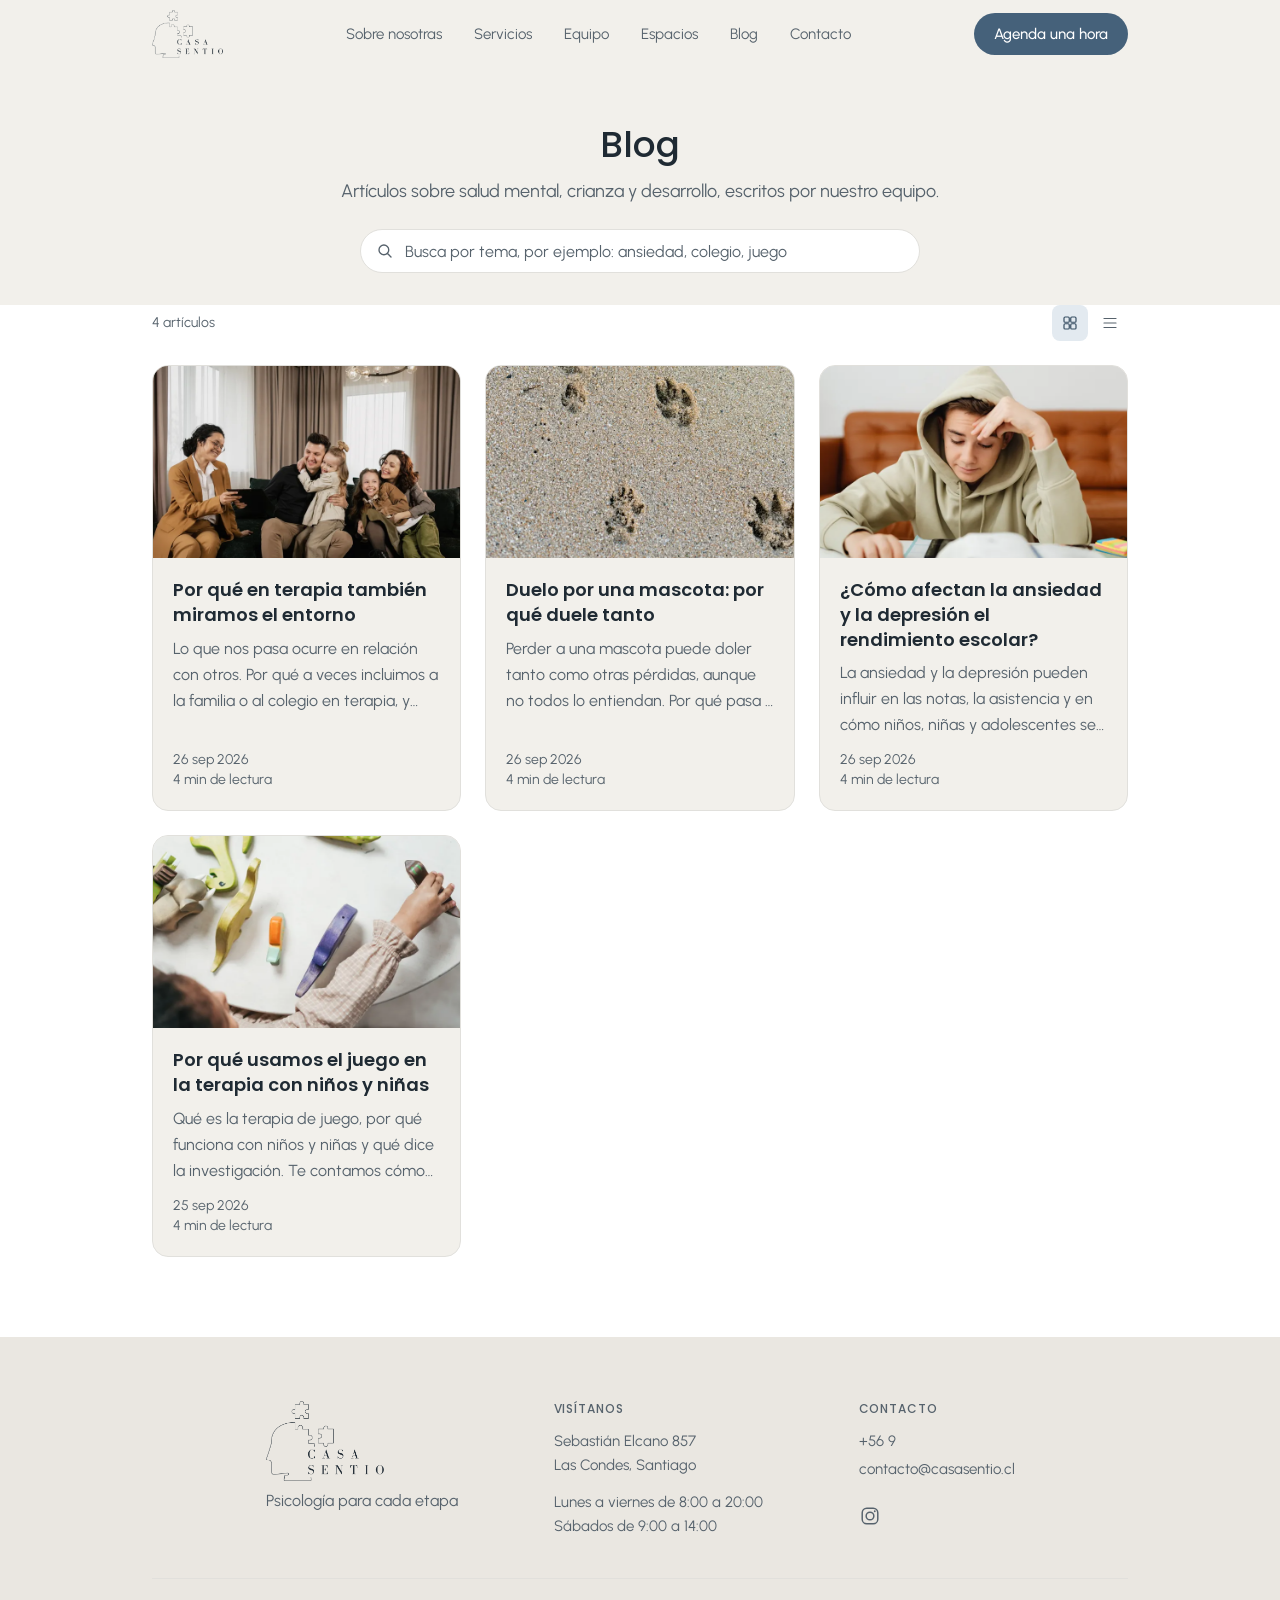
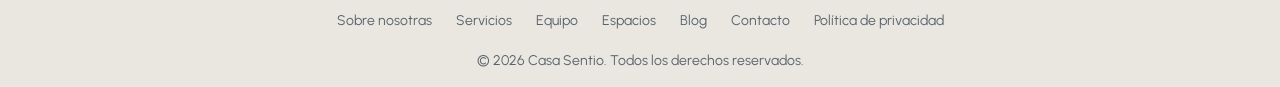
==== blog/index.html @ 7300b78d "Publica el sitio" ====
<!doctype html>
<html lang="es-CL">
  <head>
    <script>
      (function () {
        var ruta = location.pathname
        var limpia
        if (ruta.endsWith('/index.html')) {
          limpia = ruta.slice(0, -'index.html'.length)
        } else if (ruta.endsWith('.html')) {
          limpia = ruta.slice(0, -'.html'.length) + '/'
        } else {
          return
        }
        location.replace(limpia + location.search + location.hash)
      })()
    </script>
    <meta charset="UTF-8" />
    <link rel="canonical" href="https://casasentio.cl/blog/" />
    <meta name="viewport" content="width=device-width, initial-scale=1.0, viewport-fit=cover" />
    <meta name="theme-color" content="#f2f0eb" media="(prefers-color-scheme: light)" />
    <meta name="theme-color" content="#161b20" media="(prefers-color-scheme: dark)" />
    <meta
      name="description"
      content="Blog de Casa Sentio: artículos sobre salud mental para niños, adolescentes, familias y adultos."
    />
    <title>Blog — Casa Sentio</title>
    <link rel="preconnect" href="https://fonts.googleapis.com" />
    <link rel="preconnect" href="https://fonts.gstatic.com" crossorigin />
    <link
      href="https://fonts.googleapis.com/css2?family=Poppins:wght@400;500;600&family=Urbanist:wght@400;500;600;700&display=swap"
      rel="stylesheet"
    />
    <script type="module" crossorigin src="/assets/blog-DykZ_hJz.js"></script>
    <link rel="modulepreload" crossorigin href="/assets/MobileActionBar-gNaIiqd7.js">
    <link rel="modulepreload" crossorigin href="/assets/posts-AUfyGdtr.js">
    <link rel="stylesheet" crossorigin href="/assets/MobileActionBar-HHieC9aH.css">
  
    <link rel="icon" href="/favicon.svg" type="image/svg+xml">
    <link rel="icon" href="/favicon.ico" sizes="48x48">
    <link rel="icon" href="/favicon-96.png" type="image/png" sizes="96x96">
    <link rel="icon" href="/favicon-192.png" type="image/png" sizes="192x192">
    <link rel="apple-touch-icon" href="/apple-touch-icon.png">
    <link rel="manifest" href="/site.webmanifest">
  </head>
  <body>
    <div id="root"></div>
  </body>
</html>
---- assets/MobileActionBar-HHieC9aH.css ----
/*! tailwindcss v4.3.3 | MIT License | https://tailwindcss.com */
@layer properties{@supports (((-webkit-hyphens:none)) and (not (margin-trim:inline))) or ((-moz-orient:inline) and (not (color:rgb(from red r g b)))){*,:before,:after,::backdrop{--tw-translate-x:0;--tw-translate-y:0;--tw-translate-z:0;--tw-scale-x:1;--tw-scale-y:1;--tw-scale-z:1;--tw-rotate-x:initial;--tw-rotate-y:initial;--tw-rotate-z:initial;--tw-skew-x:initial;--tw-skew-y:initial;--tw-scroll-snap-strictness:proximity;--tw-space-y-reverse:0;--tw-border-style:solid;--tw-leading:initial;--tw-font-weight:initial;--tw-tracking:initial;--tw-shadow:0 0 #0000;--tw-shadow-color:initial;--tw-shadow-alpha:100%;--tw-inset-shadow:0 0 #0000;--tw-inset-shadow-color:initial;--tw-inset-shadow-alpha:100%;--tw-ring-color:initial;--tw-ring-shadow:0 0 #0000;--tw-inset-ring-color:initial;--tw-inset-ring-shadow:0 0 #0000;--tw-ring-inset:initial;--tw-ring-offset-width:0px;--tw-ring-offset-color:#fff;--tw-ring-offset-shadow:0 0 #0000;--tw-blur:initial;--tw-brightness:initial;--tw-contrast:initial;--tw-grayscale:initial;--tw-hue-rotate:initial;--tw-invert:initial;--tw-opacity:initial;--tw-saturate:initial;--tw-sepia:initial;--tw-drop-shadow:initial;--tw-drop-shadow-color:initial;--tw-drop-shadow-alpha:100%;--tw-drop-shadow-size:initial;--tw-backdrop-blur:initial;--tw-backdrop-brightness:initial;--tw-backdrop-contrast:initial;--tw-backdrop-grayscale:initial;--tw-backdrop-hue-rotate:initial;--tw-backdrop-invert:initial;--tw-backdrop-opacity:initial;--tw-backdrop-saturate:initial;--tw-backdrop-sepia:initial;--tw-duration:initial;--tw-ease:initial}}}@layer theme{:root,:host{--font-sans:"Urbanist", system-ui, sans-serif;--font-mono:ui-monospace, SFMono-Regular, Menlo, Monaco, Consolas, "Liberation Mono", "Courier New", monospace;--color-black:#000;--color-white:#fff;--spacing:.25rem;--container-md:28rem;--container-lg:32rem;--container-xl:36rem;--container-2xl:42rem;--container-3xl:48rem;--container-4xl:56rem;--container-5xl:64rem;--text-xs:.75rem;--text-xs--line-height:calc(1 / .75);--text-sm:.875rem;--text-sm--line-height:calc(1.25 / .875);--text-base:1rem;--text-base--line-height:calc(1.5 / 1);--text-lg:1.125rem;--text-lg--line-height:calc(1.75 / 1.125);--text-xl:1.25rem;--text-xl--line-height:calc(1.75 / 1.25);--text-2xl:1.5rem;--text-2xl--line-height:calc(2 / 1.5);--text-3xl:1.875rem;--text-3xl--line-height:calc(2.25 / 1.875);--text-4xl:2.25rem;--text-4xl--line-height:calc(2.5 / 2.25);--text-5xl:3rem;--text-5xl--line-height:1;--font-weight-normal:400;--font-weight-medium:500;--font-weight-semibold:600;--leading-tight:1.25;--leading-snug:1.375;--leading-relaxed:1.625;--radius-lg:.5rem;--radius-xl:.75rem;--radius-2xl:1rem;--radius-3xl:1.5rem;--ease-in:cubic-bezier(.4, 0, 1, 1);--ease-out:cubic-bezier(0, 0, .2, 1);--blur-sm:8px;--blur-md:12px;--default-transition-duration:.15s;--default-transition-timing-function:cubic-bezier(.4, 0, .2, 1);--default-font-family:var(--font-sans);--default-mono-font-family:var(--font-mono);--font-heading:"Poppins", system-ui, sans-serif;--color-bg:#f2f0eb;--color-surface:#fff;--color-ink:#1f2a33;--color-ink-soft:#56626c;--color-primary:#45617a;--color-primary-soft:#e3eaf0;--color-on-primary:#fff;--color-blog-band:#fff;--color-blog-card:#f2f0eb;--color-footer-bg:#eae7e1}}@layer base{*,:after,:before,::backdrop{box-sizing:border-box;border:0 solid;margin:0;padding:0}::file-selector-button{box-sizing:border-box;border:0 solid;margin:0;padding:0}html,:host{-webkit-text-size-adjust:100%;tab-size:4;line-height:1.5;font-family:var(--default-font-family,-apple-system, BlinkMacSystemFont, "Segoe UI", Roboto, "Helvetica Neue", "Noto Sans", Arial, sans-serif, "Apple Color Emoji", "Segoe UI Emoji", "Segoe UI Symbol", "Noto Color Emoji");font-feature-settings:var(--default-font-feature-settings,normal);font-variation-settings:var(--default-font-variation-settings,normal);-webkit-tap-highlight-color:transparent}hr{height:0;color:inherit;border-top-width:1px}abbr:where([title]){-webkit-text-decoration:underline dotted;text-decoration:underline dotted}h1,h2,h3,h4,h5,h6{font-size:inherit;font-weight:inherit}a{color:inherit;-webkit-text-decoration:inherit;-webkit-text-decoration:inherit;-webkit-text-decoration:inherit;-webkit-text-decoration:inherit;text-decoration:inherit}b,strong{font-weight:bolder}code,kbd,samp,pre{font-family:var(--default-mono-font-family,ui-monospace, SFMono-Regular, Menlo, Monaco, Consolas, "Liberation Mono", "Courier New", monospace);font-feature-settings:var(--default-mono-font-feature-settings,normal);font-variation-settings:var(--default-mono-font-variation-settings,normal);font-size:1em}small{font-size:80%}sub,sup{vertical-align:baseline;font-size:75%;line-height:0;position:relative}sub{bottom:-.25em}sup{top:-.5em}table{text-indent:0;border-color:inherit;border-collapse:collapse}:-moz-focusring:where(:not(iframe)){outline:auto}progress{vertical-align:baseline}summary{display:list-item}ol,ul,menu{list-style:none}img,svg,video,canvas,audio,iframe,embed,object{vertical-align:middle;display:block}img,video{max-width:100%;height:auto}button,input,select,optgroup,textarea{font:inherit;font-feature-settings:inherit;font-variation-settings:inherit;letter-spacing:inherit;color:inherit;opacity:1;background-color:#0000;border-radius:0}::file-selector-button{font:inherit;font-feature-settings:inherit;font-variation-settings:inherit;letter-spacing:inherit;color:inherit;opacity:1;background-color:#0000;border-radius:0}:where(select:is([multiple],[size])) optgroup{font-weight:bolder}:where(select:is([multiple],[size])) optgroup option{padding-inline-start:20px}::file-selector-button{margin-inline-end:4px}::placeholder{opacity:1}@supports (not ((-webkit-appearance:-apple-pay-button))) or (contain-intrinsic-size:1px){::placeholder{color:currentColor}@supports (color:color-mix(in lab, red, red)){::placeholder{color:color-mix(in oklab, currentcolor 50%, transparent)}}}textarea{resize:vertical}::-webkit-search-decoration{-webkit-appearance:none}::-webkit-date-and-time-value{min-height:1lh;text-align:inherit}::-webkit-datetime-edit{display:inline-flex}::-webkit-datetime-edit-fields-wrapper{padding:0}::-webkit-datetime-edit{padding-block:0}::-webkit-datetime-edit-year-field{padding-block:0}::-webkit-datetime-edit-month-field{padding-block:0}::-webkit-datetime-edit-day-field{padding-block:0}::-webkit-datetime-edit-hour-field{padding-block:0}::-webkit-datetime-edit-minute-field{padding-block:0}::-webkit-datetime-edit-second-field{padding-block:0}::-webkit-datetime-edit-millisecond-field{padding-block:0}::-webkit-datetime-edit-meridiem-field{padding-block:0}::-webkit-calendar-picker-indicator{line-height:1}:-moz-ui-invalid{box-shadow:none}button,input:where([type=button],[type=reset],[type=submit]){appearance:button}::file-selector-button{appearance:button}::-webkit-inner-spin-button{height:auto}::-webkit-outer-spin-button{height:auto}[hidden]:where(:not([hidden=until-found])){display:none!important}html{scroll-behavior:smooth}body{background-color:var(--color-bg);color:var(--color-ink);font-family:var(--font-sans);-webkit-font-smoothing:antialiased;font-weight:400}h1,h2,h3{font-family:var(--font-heading);color:var(--color-ink);font-weight:500}:focus-visible{outline:3px solid var(--color-primary);outline-offset:2px}@media (prefers-reduced-motion:reduce){html{scroll-behavior:auto}}}@layer components;@layer utilities{.pointer-events-none{pointer-events:none}.visible{visibility:visible}.sr-only{clip-path:inset(50%);white-space:nowrap;border-width:0;width:1px;height:1px;margin:-1px;padding:0;position:absolute;overflow:hidden}.absolute{position:absolute}.fixed{position:fixed}.relative{position:relative}.sticky{position:sticky}.inset-0{inset:0}.inset-x-0{inset-inline:0}.-top-14{top:calc(var(--spacing) * -14)}.top-0{top:0}.top-1\/2{top:50%}.top-4{top:calc(var(--spacing) * 4)}.right-0{right:0}.right-2{right:calc(var(--spacing) * 2)}.right-4{right:calc(var(--spacing) * 4)}.bottom-0{bottom:0}.left-2{left:calc(var(--spacing) * 2)}.left-4{left:calc(var(--spacing) * 4)}.isolate{isolation:isolate}.-z-10{z-index:calc(10 * -1)}.-z-20{z-index:calc(20 * -1)}.z-10{z-index:10}.z-40{z-index:40}.z-50{z-index:50}.z-\[100\]{z-index:100}.z-\[200\]{z-index:200}.order-1{order:1}.order-2{order:2}.order-3{order:3}.col-start-2{grid-column-start:2}.col-start-3{grid-column-start:3}.row-span-2{grid-row:span 2/span 2}.-m-1{margin:calc(var(--spacing) * -1)}.mx-auto{margin-inline:auto}.-my-2\.5{margin-block:calc(var(--spacing) * -2.5)}.mt-0\.5{margin-top:calc(var(--spacing) * .5)}.mt-1{margin-top:var(--spacing)}.mt-2{margin-top:calc(var(--spacing) * 2)}.mt-3{margin-top:calc(var(--spacing) * 3)}.mt-4{margin-top:calc(var(--spacing) * 4)}.mt-5{margin-top:calc(var(--spacing) * 5)}.mt-6{margin-top:calc(var(--spacing) * 6)}.mt-8{margin-top:calc(var(--spacing) * 8)}.mt-10{margin-top:calc(var(--spacing) * 10)}.mt-12{margin-top:calc(var(--spacing) * 12)}.mt-16{margin-top:calc(var(--spacing) * 16)}.mt-20{margin-top:calc(var(--spacing) * 20)}.mt-\[15px\]{margin-top:15px}.mt-\[24px\]{margin-top:24px}.mt-auto{margin-top:auto}.mb-4{margin-bottom:calc(var(--spacing) * 4)}.mb-5{margin-bottom:calc(var(--spacing) * 5)}.line-clamp-2{-webkit-line-clamp:2;-webkit-box-orient:vertical;display:-webkit-box;overflow:hidden}.line-clamp-3{-webkit-line-clamp:3;-webkit-box-orient:vertical;display:-webkit-box;overflow:hidden}.block{display:block}.flex{display:flex}.grid{display:grid}.hidden{display:none}.inline{display:inline}.inline-block{display:inline-block}.inline-flex{display:inline-flex}.aspect-\[4\/3\]{aspect-ratio:4/3}.aspect-\[11\/6\]{aspect-ratio:11/6}.aspect-\[16\/9\]{aspect-ratio:16/9}.aspect-\[16\/10\]{aspect-ratio:16/10}.aspect-square{aspect-ratio:1}.h-1\.5{height:calc(var(--spacing) * 1.5)}.h-5{height:calc(var(--spacing) * 5)}.h-9{height:calc(var(--spacing) * 9)}.h-10{height:calc(var(--spacing) * 10)}.h-11{height:calc(var(--spacing) * 11)}.h-16{height:calc(var(--spacing) * 16)}.h-32{height:calc(var(--spacing) * 32)}.h-\[220px\]{height:220px}.h-auto{height:auto}.h-full{height:100%}.max-h-\[75dvh\]{max-height:75dvh}.max-h-\[90dvh\]{max-height:90dvh}.max-h-full{max-height:100%}.min-h-0{min-height:0}.min-h-9{min-height:calc(var(--spacing) * 9)}.min-h-11{min-height:calc(var(--spacing) * 11)}.min-h-\[640px\]{min-height:640px}.min-h-screen{min-height:100vh}.w-1\.5{width:calc(var(--spacing) * 1.5)}.w-5{width:calc(var(--spacing) * 5)}.w-9{width:calc(var(--spacing) * 9)}.w-11{width:calc(var(--spacing) * 11)}.w-16{width:calc(var(--spacing) * 16)}.w-24{width:calc(var(--spacing) * 24)}.w-auto{width:auto}.w-fit{width:fit-content}.w-full{width:100%}.max-w-2xl{max-width:var(--container-2xl)}.max-w-3xl{max-width:var(--container-3xl)}.max-w-4xl{max-width:var(--container-4xl)}.max-w-5xl{max-width:var(--container-5xl)}.max-w-\[560px\]{max-width:560px}.max-w-\[680px\]{max-width:680px}.max-w-full{max-width:100%}.max-w-md{max-width:var(--container-md)}.max-w-xl{max-width:var(--container-xl)}.min-w-0{min-width:0}.flex-1{flex:1}.shrink-0{flex-shrink:0}.-translate-y-1\/2{--tw-translate-y:calc(calc(1 / 2 * 100%) * -1);translate:var(--tw-translate-x) var(--tw-translate-y)}.translate-y-0{--tw-translate-y:0px;translate:var(--tw-translate-x) var(--tw-translate-y)}.translate-y-5{--tw-translate-y:calc(var(--spacing) * 5);translate:var(--tw-translate-x) var(--tw-translate-y)}.translate-y-full{--tw-translate-y:100%;translate:var(--tw-translate-x) var(--tw-translate-y)}.scale-95{--tw-scale-x:95%;--tw-scale-y:95%;--tw-scale-z:95%;scale:var(--tw-scale-x) var(--tw-scale-y)}.scale-100{--tw-scale-x:100%;--tw-scale-y:100%;--tw-scale-z:100%;scale:var(--tw-scale-x) var(--tw-scale-y)}.rotate-180{rotate:180deg}.transform{transform:var(--tw-rotate-x,) var(--tw-rotate-y,) var(--tw-rotate-z,) var(--tw-skew-x,) var(--tw-skew-y,)}.snap-x{scroll-snap-type:x var(--tw-scroll-snap-strictness)}.snap-mandatory{--tw-scroll-snap-strictness:mandatory}.snap-center{scroll-snap-align:center}.scroll-mt-\[calc\(85px\+env\(safe-area-inset-top\)\)\]{scroll-margin-top:calc(85px + env(safe-area-inset-top))}.grid-cols-1{grid-template-columns:repeat(1,minmax(0,1fr))}.grid-cols-\[1fr_auto_1fr\]{grid-template-columns:1fr auto 1fr}.grid-cols-\[8fr_3fr\]{grid-template-columns:8fr 3fr}.grid-rows-2{grid-template-rows:repeat(2,minmax(0,1fr))}.grid-rows-\[0fr\]{grid-template-rows:0fr}.grid-rows-\[1fr\]{grid-template-rows:1fr}.flex-col{flex-direction:column}.flex-wrap{flex-wrap:wrap}.items-center{align-items:center}.items-end{align-items:flex-end}.items-start{align-items:flex-start}.justify-between{justify-content:space-between}.justify-center{justify-content:center}.gap-0{gap:0}.gap-1{gap:var(--spacing)}.gap-1\.5{gap:calc(var(--spacing) * 1.5)}.gap-2{gap:calc(var(--spacing) * 2)}.gap-3{gap:calc(var(--spacing) * 3)}.gap-4{gap:calc(var(--spacing) * 4)}.gap-5{gap:calc(var(--spacing) * 5)}.gap-6{gap:calc(var(--spacing) * 6)}.gap-8{gap:calc(var(--spacing) * 8)}:where(.space-y-1>:not(:last-child)){--tw-space-y-reverse:0;margin-block-start:calc(var(--spacing) * var(--tw-space-y-reverse));margin-block-end:calc(var(--spacing) * calc(1 - var(--tw-space-y-reverse)))}:where(.space-y-3>:not(:last-child)){--tw-space-y-reverse:0;margin-block-start:calc(calc(var(--spacing) * 3) * var(--tw-space-y-reverse));margin-block-end:calc(calc(var(--spacing) * 3) * calc(1 - var(--tw-space-y-reverse)))}:where(.space-y-4>:not(:last-child)){--tw-space-y-reverse:0;margin-block-start:calc(calc(var(--spacing) * 4) * var(--tw-space-y-reverse));margin-block-end:calc(calc(var(--spacing) * 4) * calc(1 - var(--tw-space-y-reverse)))}.gap-x-6{column-gap:calc(var(--spacing) * 6)}.gap-y-2{row-gap:calc(var(--spacing) * 2)}.gap-y-6{row-gap:calc(var(--spacing) * 6)}.justify-self-end{justify-self:flex-end}.truncate{text-overflow:ellipsis;white-space:nowrap;overflow:hidden}.overflow-hidden{overflow:hidden}.overflow-x-auto{overflow-x:auto}.overflow-y-auto{overflow-y:auto}.scroll-smooth{scroll-behavior:smooth}.rounded-2xl{border-radius:var(--radius-2xl)}.rounded-3xl{border-radius:var(--radius-3xl)}.rounded-full{border-radius:2147483647px}.rounded-lg{border-radius:var(--radius-lg)}.rounded-xl{border-radius:var(--radius-xl)}.rounded-t-3xl{border-top-left-radius:var(--radius-3xl);border-top-right-radius:var(--radius-3xl)}.border{border-style:var(--tw-border-style);border-width:1px}.border-t{border-top-style:var(--tw-border-style);border-top-width:1px}.border-b{border-bottom-style:var(--tw-border-style);border-bottom-width:1px}.border-l-\[3px\]{border-left-style:var(--tw-border-style);border-left-width:3px}.border-\[var\(--color-border\)\]{border-color:var(--color-border)}.border-\[var\(--color-primary\)\]{border-color:var(--color-primary)}.border-transparent{border-color:#0000}.border-l-\[var\(--color-primary\)\]{border-left-color:var(--color-primary)}.bg-\[var\(--color-bg\)\]{background-color:var(--color-bg)}.bg-\[var\(--color-bg\)\]\/80{background-color:#f2f0ebcc}@supports (color:color-mix(in lab, red, red)){.bg-\[var\(--color-bg\)\]\/80{background-color:color-mix(in oklab, var(--color-bg) 80%, transparent)}}.bg-\[var\(--color-bg\)\]\/95{background-color:#f2f0ebf2}@supports (color:color-mix(in lab, red, red)){.bg-\[var\(--color-bg\)\]\/95{background-color:color-mix(in oklab, var(--color-bg) 95%, transparent)}}.bg-\[var\(--color-blog-band\)\]{background-color:var(--color-blog-band)}.bg-\[var\(--color-blog-card\)\]{background-color:var(--color-blog-card)}.bg-\[var\(--color-border\)\]{background-color:var(--color-border)}.bg-\[var\(--color-footer-bg\)\]{background-color:var(--color-footer-bg)}.bg-\[var\(--color-primary\)\]{background-color:var(--color-primary)}.bg-\[var\(--color-primary-soft\)\]{background-color:var(--color-primary-soft)}.bg-\[var\(--color-surface\)\]{background-color:var(--color-surface)}.bg-\[var\(--color-surface\)\]\/95{background-color:#fffffff2}@supports (color:color-mix(in lab, red, red)){.bg-\[var\(--color-surface\)\]\/95{background-color:color-mix(in oklab, var(--color-surface) 95%, transparent)}}.bg-\[var\(--color-whatsapp\)\]{background-color:var(--color-whatsapp)}.bg-black\/0{background-color:#0000}@supports (color:color-mix(in lab, red, red)){.bg-black\/0{background-color:color-mix(in oklab, var(--color-black) 0%, transparent)}}.bg-black\/20{background-color:#0003}@supports (color:color-mix(in lab, red, red)){.bg-black\/20{background-color:color-mix(in oklab, var(--color-black) 20%, transparent)}}.bg-black\/40{background-color:#0006}@supports (color:color-mix(in lab, red, red)){.bg-black\/40{background-color:color-mix(in oklab, var(--color-black) 40%, transparent)}}.bg-black\/50{background-color:#00000080}@supports (color:color-mix(in lab, red, red)){.bg-black\/50{background-color:color-mix(in oklab, var(--color-black) 50%, transparent)}}.bg-black\/55{background-color:#0000008c}@supports (color:color-mix(in lab, red, red)){.bg-black\/55{background-color:color-mix(in oklab, var(--color-black) 55%, transparent)}}.bg-black\/90{background-color:#000000e6}@supports (color:color-mix(in lab, red, red)){.bg-black\/90{background-color:color-mix(in oklab, var(--color-black) 90%, transparent)}}.bg-current{background-color:currentColor}.object-contain{object-fit:contain}.object-cover{object-fit:cover}.object-\[center_25\%\]{object-position:center 25%}.object-\[center_35\%\]{object-position:center 35%}.p-1{padding:var(--spacing)}.p-4{padding:calc(var(--spacing) * 4)}.p-5{padding:calc(var(--spacing) * 5)}.p-6{padding:calc(var(--spacing) * 6)}.p-8{padding:calc(var(--spacing) * 8)}.px-2{padding-inline:calc(var(--spacing) * 2)}.px-3{padding-inline:calc(var(--spacing) * 3)}.px-4{padding-inline:calc(var(--spacing) * 4)}.px-5{padding-inline:calc(var(--spacing) * 5)}.px-6{padding-inline:calc(var(--spacing) * 6)}.py-1\.5{padding-block:calc(var(--spacing) * 1.5)}.py-2{padding-block:calc(var(--spacing) * 2)}.py-2\.5{padding-block:calc(var(--spacing) * 2.5)}.py-3{padding-block:calc(var(--spacing) * 3)}.py-3\.5{padding-block:calc(var(--spacing) * 3.5)}.py-5{padding-block:calc(var(--spacing) * 5)}.py-12{padding-block:calc(var(--spacing) * 12)}.py-16{padding-block:calc(var(--spacing) * 16)}.py-24{padding-block:calc(var(--spacing) * 24)}.pt-2{padding-top:calc(var(--spacing) * 2)}.pt-3{padding-top:calc(var(--spacing) * 3)}.pt-8{padding-top:calc(var(--spacing) * 8)}.pt-12{padding-top:calc(var(--spacing) * 12)}.pt-16{padding-top:calc(var(--spacing) * 16)}.pt-\[env\(safe-area-inset-top\)\]{padding-top:env(safe-area-inset-top)}.pr-10{padding-right:calc(var(--spacing) * 10)}.pr-11{padding-right:calc(var(--spacing) * 11)}.pb-8{padding-bottom:calc(var(--spacing) * 8)}.pb-16{padding-bottom:calc(var(--spacing) * 16)}.pb-\[30px\]{padding-bottom:30px}.pb-\[calc\(1\.5rem\+env\(safe-area-inset-bottom\)\)\]{padding-bottom:calc(1.5rem + env(safe-area-inset-bottom))}.pb-\[calc\(1rem\+env\(safe-area-inset-bottom\)\)\]{padding-bottom:calc(1rem + env(safe-area-inset-bottom))}.pb-\[calc\(4\.5rem\+env\(safe-area-inset-bottom\)\)\]{padding-bottom:calc(4.5rem + env(safe-area-inset-bottom))}.pl-11{padding-left:calc(var(--spacing) * 11)}.text-center{text-align:center}.text-left{text-align:left}.text-2xl{font-size:var(--text-2xl);line-height:var(--tw-leading,var(--text-2xl--line-height))}.text-3xl{font-size:var(--text-3xl);line-height:var(--tw-leading,var(--text-3xl--line-height))}.text-4xl{font-size:var(--text-4xl);line-height:var(--tw-leading,var(--text-4xl--line-height))}.text-base{font-size:var(--text-base);line-height:var(--tw-leading,var(--text-base--line-height))}.text-lg{font-size:var(--text-lg);line-height:var(--tw-leading,var(--text-lg--line-height))}.text-sm{font-size:var(--text-sm);line-height:var(--tw-leading,var(--text-sm--line-height))}.text-xs{font-size:var(--text-xs);line-height:var(--tw-leading,var(--text-xs--line-height))}.text-\[13px\]{font-size:13px}.text-\[14px\]{font-size:14px}.text-\[15px\]{font-size:15px}.text-\[16px\]{font-size:16px}.text-\[30px\]{font-size:30px}.leading-\[1\.2\]{--tw-leading:1.2;line-height:1.2}.leading-relaxed{--tw-leading:var(--leading-relaxed);line-height:var(--leading-relaxed)}.leading-snug{--tw-leading:var(--leading-snug);line-height:var(--leading-snug)}.leading-tight{--tw-leading:var(--leading-tight);line-height:var(--leading-tight)}.font-medium{--tw-font-weight:var(--font-weight-medium);font-weight:var(--font-weight-medium)}.font-normal{--tw-font-weight:var(--font-weight-normal);font-weight:var(--font-weight-normal)}.font-semibold{--tw-font-weight:var(--font-weight-semibold);font-weight:var(--font-weight-semibold)}.tracking-\[0\.08em\]{--tw-tracking:.08em;letter-spacing:.08em}.text-balance{text-wrap:balance}.whitespace-nowrap{white-space:nowrap}.text-\[var\(--color-ink\)\]{color:var(--color-ink)}.text-\[var\(--color-ink-soft\)\]{color:var(--color-ink-soft)}.text-\[var\(--color-on-primary\)\]{color:var(--color-on-primary)}.text-\[var\(--color-primary\)\]{color:var(--color-primary)}.text-\[var\(--color-primary-dark\)\]{color:var(--color-primary-dark)}.text-white{color:var(--color-white)}.text-white\/80{color:#fffc}@supports (color:color-mix(in lab, red, red)){.text-white\/80{color:color-mix(in oklab, var(--color-white) 80%, transparent)}}.text-white\/90{color:#ffffffe6}@supports (color:color-mix(in lab, red, red)){.text-white\/90{color:color-mix(in oklab, var(--color-white) 90%, transparent)}}.uppercase{text-transform:uppercase}.underline{text-decoration-line:underline}.underline-offset-2{text-underline-offset:2px}.opacity-0{opacity:0}.opacity-100{opacity:1}.shadow-\[var\(--shadow-card\)\]{--tw-shadow:var(--shadow-card);box-shadow:var(--tw-inset-shadow), var(--tw-inset-ring-shadow), var(--tw-ring-offset-shadow), var(--tw-ring-shadow), var(--tw-shadow)}.shadow-\[var\(--shadow-card-hover\)\]{--tw-shadow:var(--shadow-card-hover);box-shadow:var(--tw-inset-shadow), var(--tw-inset-ring-shadow), var(--tw-ring-offset-shadow), var(--tw-ring-shadow), var(--tw-shadow)}.filter{filter:var(--tw-blur,) var(--tw-brightness,) var(--tw-contrast,) var(--tw-grayscale,) var(--tw-hue-rotate,) var(--tw-invert,) var(--tw-saturate,) var(--tw-sepia,) var(--tw-drop-shadow,)}.backdrop-blur-md{--tw-backdrop-blur:blur(var(--blur-md));-webkit-backdrop-filter:var(--tw-backdrop-blur,) var(--tw-backdrop-brightness,) var(--tw-backdrop-contrast,) var(--tw-backdrop-grayscale,) var(--tw-backdrop-hue-rotate,) var(--tw-backdrop-invert,) var(--tw-backdrop-opacity,) var(--tw-backdrop-saturate,) var(--tw-backdrop-sepia,);backdrop-filter:var(--tw-backdrop-blur,) var(--tw-backdrop-brightness,) var(--tw-backdrop-contrast,) var(--tw-backdrop-grayscale,) var(--tw-backdrop-hue-rotate,) var(--tw-backdrop-invert,) var(--tw-backdrop-opacity,) var(--tw-backdrop-saturate,) var(--tw-backdrop-sepia,)}.backdrop-blur-sm{--tw-backdrop-blur:blur(var(--blur-sm));-webkit-backdrop-filter:var(--tw-backdrop-blur,) var(--tw-backdrop-brightness,) var(--tw-backdrop-contrast,) var(--tw-backdrop-grayscale,) var(--tw-backdrop-hue-rotate,) var(--tw-backdrop-invert,) var(--tw-backdrop-opacity,) var(--tw-backdrop-saturate,) var(--tw-backdrop-sepia,);backdrop-filter:var(--tw-backdrop-blur,) var(--tw-backdrop-brightness,) var(--tw-backdrop-contrast,) var(--tw-backdrop-grayscale,) var(--tw-backdrop-hue-rotate,) var(--tw-backdrop-invert,) var(--tw-backdrop-opacity,) var(--tw-backdrop-saturate,) var(--tw-backdrop-sepia,)}.transition-\[grid-template-rows\]{transition-property:grid-template-rows;transition-timing-function:var(--tw-ease,var(--default-transition-timing-function));transition-duration:var(--tw-duration,var(--default-transition-duration))}.transition-all{transition-property:all;transition-timing-function:var(--tw-ease,var(--default-transition-timing-function));transition-duration:var(--tw-duration,var(--default-transition-duration))}.transition-colors{transition-property:color,background-color,border-color,outline-color,text-decoration-color,fill,stroke,--tw-gradient-from,--tw-gradient-via,--tw-gradient-to;transition-timing-function:var(--tw-ease,var(--default-transition-timing-function));transition-duration:var(--tw-duration,var(--default-transition-duration))}.transition-opacity{transition-property:opacity;transition-timing-function:var(--tw-ease,var(--default-transition-timing-function));transition-duration:var(--tw-duration,var(--default-transition-duration))}.transition-shadow{transition-property:box-shadow;transition-timing-function:var(--tw-ease,var(--default-transition-timing-function));transition-duration:var(--tw-duration,var(--default-transition-duration))}.transition-transform{transition-property:transform,translate,scale,rotate;transition-timing-function:var(--tw-ease,var(--default-transition-timing-function));transition-duration:var(--tw-duration,var(--default-transition-duration))}.duration-200{--tw-duration:.2s;transition-duration:.2s}.duration-300{--tw-duration:.3s;transition-duration:.3s}.duration-500{--tw-duration:.5s;transition-duration:.5s}.ease-in{--tw-ease:var(--ease-in);transition-timing-function:var(--ease-in)}.ease-out{--tw-ease:var(--ease-out);transition-timing-function:var(--ease-out)}@media (hover:hover){.group-hover\:scale-\[1\.03\]:is(:where(.group):hover *){scale:1.03}.group-hover\:bg-black\/10:is(:where(.group):hover *){background-color:#0000001a}@supports (color:color-mix(in lab, red, red)){.group-hover\:bg-black\/10:is(:where(.group):hover *){background-color:color-mix(in oklab, var(--color-black) 10%, transparent)}}.group-hover\:text-\[var\(--color-primary-dark\)\]:is(:where(.group):hover *){color:var(--color-primary-dark)}.group-hover\:underline:is(:where(.group):hover *){text-decoration-line:underline}}.placeholder\:text-\[var\(--color-ink-soft\)\]::placeholder{color:var(--color-ink-soft)}.first\:pt-0:first-child{padding-top:0}.last\:border-b-0:last-child{border-bottom-style:var(--tw-border-style);border-bottom-width:0}@media (hover:hover){.hover\:border-\[var\(--color-primary\)\]:hover{border-color:var(--color-primary)}.hover\:bg-\[var\(--color-primary-dark\)\]:hover{background-color:var(--color-primary-dark)}.hover\:bg-\[var\(--color-primary-soft\)\]:hover{background-color:var(--color-primary-soft)}.hover\:bg-\[var\(--color-whatsapp-hover\)\]:hover{background-color:var(--color-whatsapp-hover)}.hover\:bg-black\/55:hover{background-color:#0000008c}@supports (color:color-mix(in lab, red, red)){.hover\:bg-black\/55:hover{background-color:color-mix(in oklab, var(--color-black) 55%, transparent)}}.hover\:bg-black\/60:hover{background-color:#0009}@supports (color:color-mix(in lab, red, red)){.hover\:bg-black\/60:hover{background-color:color-mix(in oklab, var(--color-black) 60%, transparent)}}.hover\:bg-white\/10:hover{background-color:#ffffff1a}@supports (color:color-mix(in lab, red, red)){.hover\:bg-white\/10:hover{background-color:color-mix(in oklab, var(--color-white) 10%, transparent)}}.hover\:text-\[var\(--color-ink\)\]:hover{color:var(--color-ink)}.hover\:text-\[var\(--color-primary-dark\)\]:hover{color:var(--color-primary-dark)}.hover\:underline:hover{text-decoration-line:underline}.hover\:shadow-\[var\(--shadow-card-hover\)\]:hover{--tw-shadow:var(--shadow-card-hover);box-shadow:var(--tw-inset-shadow), var(--tw-inset-ring-shadow), var(--tw-ring-offset-shadow), var(--tw-ring-shadow), var(--tw-shadow)}}.focus\:not-sr-only:focus{clip-path:none;white-space:normal;width:auto;height:auto;margin:0;padding:0;position:static;overflow:visible}.focus\:absolute:focus{position:absolute}.focus\:top-2:focus{top:calc(var(--spacing) * 2)}.focus\:left-2:focus{left:calc(var(--spacing) * 2)}.focus\:z-50:focus{z-index:50}.focus\:rounded-lg:focus{border-radius:var(--radius-lg)}.focus\:border-\[var\(--color-primary\)\]:focus{border-color:var(--color-primary)}.focus\:bg-\[var\(--color-primary\)\]:focus{background-color:var(--color-primary)}.focus\:px-4:focus{padding-inline:calc(var(--spacing) * 4)}.focus\:py-2:focus{padding-block:calc(var(--spacing) * 2)}.focus\:text-\[var\(--color-on-primary\)\]:focus{color:var(--color-on-primary)}.focus-visible\:z-10:focus-visible{z-index:10}@media (prefers-reduced-motion:reduce){.motion-reduce\:\!translate-y-0{--tw-translate-y:0px!important;translate:var(--tw-translate-x) var(--tw-translate-y)!important}.motion-reduce\:\!scale-100{--tw-scale-x:100%!important;--tw-scale-y:100%!important;--tw-scale-z:100%!important;scale:var(--tw-scale-x) var(--tw-scale-y)!important}.motion-reduce\:\!opacity-100{opacity:1!important}.motion-reduce\:\!transition-none{transition-property:none!important}.motion-reduce\:duration-0{--tw-duration:0s;transition-duration:0s}.motion-reduce\:duration-150{--tw-duration:.15s;transition-duration:.15s}}@media (width>=40rem){.sm\:-top-2{top:calc(var(--spacing) * -2)}.sm\:-right-2{right:calc(var(--spacing) * -2)}.sm\:order-none{order:0}.sm\:col-start-1{grid-column-start:1}.sm\:col-start-2{grid-column-start:2}.sm\:row-start-1{grid-row-start:1}.sm\:row-start-2{grid-row-start:2}.sm\:mt-3{margin-top:calc(var(--spacing) * 3)}.sm\:mt-5{margin-top:calc(var(--spacing) * 5)}.sm\:mt-6{margin-top:calc(var(--spacing) * 6)}.sm\:mt-8{margin-top:calc(var(--spacing) * 8)}.sm\:mt-10{margin-top:calc(var(--spacing) * 10)}.sm\:block{display:block}.sm\:flex{display:flex}.sm\:grid{display:grid}.sm\:hidden{display:none}.sm\:h-12{height:calc(var(--spacing) * 12)}.sm\:h-20{height:calc(var(--spacing) * 20)}.sm\:h-auto{height:auto}.sm\:min-h-56{min-height:calc(var(--spacing) * 56)}.sm\:min-h-\[720px\]{min-height:720px}.sm\:w-40{width:calc(var(--spacing) * 40)}.sm\:w-48{width:calc(var(--spacing) * 48)}.sm\:max-w-lg{max-width:var(--container-lg)}.sm\:flex-1{flex:1}.sm\:basis-0{flex-basis:0}.sm\:translate-y-0{--tw-translate-y:0px;translate:var(--tw-translate-x) var(--tw-translate-y)}.sm\:scale-95{--tw-scale-x:95%;--tw-scale-y:95%;--tw-scale-z:95%;scale:var(--tw-scale-x) var(--tw-scale-y)}.sm\:scale-100{--tw-scale-x:100%;--tw-scale-y:100%;--tw-scale-z:100%;scale:var(--tw-scale-x) var(--tw-scale-y)}.sm\:grid-cols-2{grid-template-columns:repeat(2,minmax(0,1fr))}.sm\:grid-cols-3{grid-template-columns:repeat(3,minmax(0,1fr))}.sm\:flex-row{flex-direction:row}.sm\:items-center{align-items:center}.sm\:items-stretch{align-items:stretch}.sm\:gap-6{gap:calc(var(--spacing) * 6)}.sm\:gap-x-10{column-gap:calc(var(--spacing) * 10)}.sm\:gap-y-2{row-gap:calc(var(--spacing) * 2)}.sm\:rounded-3xl{border-radius:var(--radius-3xl)}.sm\:p-4{padding:calc(var(--spacing) * 4)}.sm\:p-8{padding:calc(var(--spacing) * 8)}.sm\:p-10{padding:calc(var(--spacing) * 10)}.sm\:px-6{padding-inline:calc(var(--spacing) * 6)}.sm\:py-16{padding-block:calc(var(--spacing) * 16)}.sm\:py-20{padding-block:calc(var(--spacing) * 20)}.sm\:py-24{padding-block:calc(var(--spacing) * 24)}.sm\:pt-16{padding-top:calc(var(--spacing) * 16)}.sm\:pt-20{padding-top:calc(var(--spacing) * 20)}.sm\:pb-0{padding-bottom:0}.sm\:pb-10{padding-bottom:calc(var(--spacing) * 10)}.sm\:pb-20{padding-bottom:calc(var(--spacing) * 20)}.sm\:pb-\[calc\(2rem\+env\(safe-area-inset-bottom\)\)\]{padding-bottom:calc(2rem + env(safe-area-inset-bottom))}.sm\:text-left{text-align:left}.sm\:text-3xl{font-size:var(--text-3xl);line-height:var(--tw-leading,var(--text-3xl--line-height))}.sm\:text-5xl{font-size:var(--text-5xl);line-height:var(--tw-leading,var(--text-5xl--line-height))}.sm\:text-lg{font-size:var(--text-lg);line-height:var(--tw-leading,var(--text-lg--line-height))}.sm\:text-xl{font-size:var(--text-xl);line-height:var(--tw-leading,var(--text-xl--line-height))}.sm\:text-\[15px\]{font-size:15px}.sm\:text-\[42px\]{font-size:42px}.sm\:opacity-0{opacity:0}.sm\:backdrop-blur-md{--tw-backdrop-blur:blur(var(--blur-md));-webkit-backdrop-filter:var(--tw-backdrop-blur,) var(--tw-backdrop-brightness,) var(--tw-backdrop-contrast,) var(--tw-backdrop-grayscale,) var(--tw-backdrop-hue-rotate,) var(--tw-backdrop-invert,) var(--tw-backdrop-opacity,) var(--tw-backdrop-saturate,) var(--tw-backdrop-sepia,);backdrop-filter:var(--tw-backdrop-blur,) var(--tw-backdrop-brightness,) var(--tw-backdrop-contrast,) var(--tw-backdrop-grayscale,) var(--tw-backdrop-hue-rotate,) var(--tw-backdrop-invert,) var(--tw-backdrop-opacity,) var(--tw-backdrop-saturate,) var(--tw-backdrop-sepia,)}}@media (width>=48rem){.md\:col-auto{grid-column:auto}.md\:mt-0{margin-top:0}.md\:mt-1{margin-top:var(--spacing)}.md\:mt-3{margin-top:calc(var(--spacing) * 3)}.md\:-ml-\[11px\]{margin-left:-11px}.md\:block{display:block}.md\:contents{display:contents}.md\:flex{display:flex}.md\:hidden{display:none}.md\:inline-block{display:inline-block}.md\:flex-row{flex-direction:row}.md\:flex-nowrap{flex-wrap:nowrap}.md\:items-start{align-items:flex-start}.md\:justify-between{justify-content:space-between}.md\:justify-center{justify-content:center}.md\:justify-start{justify-content:flex-start}.md\:gap-x-24{column-gap:calc(var(--spacing) * 24)}.md\:text-left{text-align:left}}@media (width>=64rem){.lg\:col-span-2{grid-column:span 2/span 2}.lg\:col-start-2{grid-column-start:2}.lg\:grid-cols-3{grid-template-columns:repeat(3,minmax(0,1fr))}.lg\:grid-cols-4{grid-template-columns:repeat(4,minmax(0,1fr))}.lg\:grid-cols-6{grid-template-columns:repeat(6,minmax(0,1fr))}.lg\:pt-14{padding-top:calc(var(--spacing) * 14)}.lg\:text-lg{font-size:var(--text-lg);line-height:var(--tw-leading,var(--text-lg--line-height))}}@media (prefers-color-scheme:dark){.dark\:bg-\[var\(--color-surface\)\]\/85{background-color:#ffffffd9}@supports (color:color-mix(in lab, red, red)){.dark\:bg-\[var\(--color-surface\)\]\/85{background-color:color-mix(in oklab, var(--color-surface) 85%, transparent)}}.dark\:bg-black\/35{background-color:#00000059}@supports (color:color-mix(in lab, red, red)){.dark\:bg-black\/35{background-color:color-mix(in oklab, var(--color-black) 35%, transparent)}}.dark\:bg-black\/55{background-color:#0000008c}@supports (color:color-mix(in lab, red, red)){.dark\:bg-black\/55{background-color:color-mix(in oklab, var(--color-black) 55%, transparent)}}.dark\:shadow-none{--tw-shadow:0 0 #0000;box-shadow:var(--tw-inset-shadow), var(--tw-inset-ring-shadow), var(--tw-ring-offset-shadow), var(--tw-ring-shadow), var(--tw-shadow)}@media (hover:hover){.dark\:hover\:shadow-none:hover{--tw-shadow:0 0 #0000;box-shadow:var(--tw-inset-shadow), var(--tw-inset-ring-shadow), var(--tw-ring-offset-shadow), var(--tw-ring-shadow), var(--tw-shadow)}}}.\[\&\:\:-webkit-search-cancel-button\]\:hidden::-webkit-search-cancel-button{display:none}}:root{--color-primary-dark:#374e62}@supports (color:color-mix(in lab, red, red)){:root{--color-primary-dark:color-mix(in srgb, var(--color-primary) 80%, black)}}:root{--color-border:#e1e0dc}@supports (color:color-mix(in lab, red, red)){:root{--color-border:color-mix(in srgb, var(--color-bg) 92%, var(--color-ink) 8%)}}:root{--shadow-card:0 1px 2px #1f2a330a, 0 6px 16px #1f2a330f;--shadow-card-hover:0 2px 4px #1f2a330f, 0 10px 24px #1f2a331a;--color-whatsapp:#25d366;--color-whatsapp-hover:#1ebe5a;--color-whatsapp-ink:#111b21}@media (prefers-color-scheme:dark){:root{--color-bg:#161b20;--color-surface:#1f262d;--color-ink:#e8ecef;--color-ink-soft:#a7b2bb;--color-primary:#9db8ce;--color-primary-soft:#26323d;--color-on-primary:#161b20;--color-primary-dark:#61798e}@supports (color:color-mix(in lab, red, red)){:root{--color-primary-dark:color-mix(in srgb, var(--color-primary) 85%, white)}}:root{--color-border:#2e3841;--color-blog-band:#1f262d;--color-blog-card:#252d35;--color-footer-bg:#12161a}}.hero-image{opacity:1;transform:scale(1)}.hero-card{opacity:1;transform:translateY(0)}@media (prefers-reduced-motion:no-preference){.hero-image{opacity:0;animation:.8s ease-out forwards hero-fade,6s ease-out forwards hero-zoom;transform:scale(1.05)}.hero-card{opacity:0;animation:.6s ease-out .2s forwards hero-card-in;transform:translateY(16px)}}@keyframes hero-fade{to{opacity:1}}@keyframes hero-zoom{to{transform:scale(1)}}@keyframes hero-card-in{to{opacity:1;transform:translateY(0)}}.blog-view-fade{opacity:1}@media (prefers-reduced-motion:no-preference){.blog-view-fade{opacity:0;animation:.25s ease-out forwards blog-view-fade-in}}@keyframes blog-view-fade-in{to{opacity:1}}.article-body p{color:var(--color-ink);margin-top:20px;font-size:17px;line-height:1.7}.article-body p:first-child{margin-top:0}.article-body p.intro{color:var(--color-ink-soft);font-size:19px}.article-body p a{color:var(--color-primary-dark);text-underline-offset:2px;text-decoration:underline}.article-body h2{margin-top:40px;margin-bottom:12px;font-size:22px}.article-body blockquote{border-left:3px solid var(--color-primary);color:var(--color-ink-soft);margin:28px 0;padding-left:20px;font-size:19px;font-style:italic}.article-body blockquote p{margin-top:0}.article-body .agendar-box{background-color:var(--color-primary-soft);border-radius:20px;margin-top:32px;padding:28px}.article-body .agendar-box h3{text-wrap:balance;margin:0;font-size:20px}.article-body .agendar-box p{color:var(--color-ink-soft);margin-top:8px;font-size:16px}.article-body .agendar-btn{min-height:44px;color:var(--color-on-primary);background-color:var(--color-primary);border-radius:999px;align-items:center;margin-top:16px;padding:0 20px;font-size:15px;font-weight:500;transition:background-color .2s ease-out;display:inline-flex}.article-body .agendar-btn:hover{background-color:var(--color-primary-dark)}.article-body .aviso-box{border-left:3px solid var(--color-primary);margin-top:24px;padding:4px 0 4px 20px}.article-body .aviso-box p{color:var(--color-ink-soft);font-size:15px;font-style:italic}.article-body ul{margin-top:20px;padding-left:1.3em;list-style:outside}.article-body li{color:var(--color-ink);margin-top:4px;font-size:17px;line-height:1.7}.article-body li:first-child{margin-top:0}.article-body details.referencias-details{margin-top:40px}.article-body summary.referencias-summary{min-height:44px;font-family:var(--font-heading);color:var(--color-ink);cursor:pointer;align-items:center;gap:8px;font-size:20px;font-weight:500;list-style:none;display:flex}.article-body summary.referencias-summary::-webkit-details-marker{display:none}.article-body .referencias-arrow{color:var(--color-ink-soft);flex-shrink:0;transition:transform .2s ease-out}.article-body details.referencias-details[open] .referencias-arrow{transform:rotate(180deg)}@media (prefers-reduced-motion:reduce){.article-body .referencias-arrow{transition:none}}.article-body .referencias-content{overflow:hidden}.article-body p.ref-entry{text-indent:-2em;color:var(--color-ink-soft);overflow-wrap:anywhere;margin-top:12px;padding-left:2em;font-size:14px;line-height:1.5}.article-body p.ref-entry em{font-style:italic}.article-body p.ref-entry a{color:var(--color-primary-dark);text-underline-offset:2px;text-decoration:underline}@media (width>=640px){.article-body p{font-size:18px}.article-body p.intro{font-size:21px}.article-body h2{margin-top:48px;font-size:26px}.article-body blockquote{margin:32px 0;font-size:22px}.article-body p.ref-entry{font-size:15px}.article-body li{font-size:18px}.article-body details.referencias-details{margin-top:48px}}@property --tw-translate-x{syntax:"*";inherits:false;initial-value:0}@property --tw-translate-y{syntax:"*";inherits:false;initial-value:0}@property --tw-translate-z{syntax:"*";inherits:false;initial-value:0}@property --tw-scale-x{syntax:"*";inherits:false;initial-value:1}@property --tw-scale-y{syntax:"*";inherits:false;initial-value:1}@property --tw-scale-z{syntax:"*";inherits:false;initial-value:1}@property --tw-rotate-x{syntax:"*";inherits:false}@property --tw-rotate-y{syntax:"*";inherits:false}@property --tw-rotate-z{syntax:"*";inherits:false}@property --tw-skew-x{syntax:"*";inherits:false}@property --tw-skew-y{syntax:"*";inherits:false}@property --tw-scroll-snap-strictness{syntax:"*";inherits:false;initial-value:proximity}@property --tw-space-y-reverse{syntax:"*";inherits:false;initial-value:0}@property --tw-border-style{syntax:"*";inherits:false;initial-value:solid}@property --tw-leading{syntax:"*";inherits:false}@property --tw-font-weight{syntax:"*";inherits:false}@property --tw-tracking{syntax:"*";inherits:false}@property --tw-shadow{syntax:"*";inherits:false;initial-value:0 0 #0000}@property --tw-shadow-color{syntax:"*";inherits:false}@property --tw-shadow-alpha{syntax:"<percentage>";inherits:false;initial-value:100%}@property --tw-inset-shadow{syntax:"*";inherits:false;initial-value:0 0 #0000}@property --tw-inset-shadow-color{syntax:"*";inherits:false}@property --tw-inset-shadow-alpha{syntax:"<percentage>";inherits:false;initial-value:100%}@property --tw-ring-color{syntax:"*";inherits:false}@property --tw-ring-shadow{syntax:"*";inherits:false;initial-value:0 0 #0000}@property --tw-inset-ring-color{syntax:"*";inherits:false}@property --tw-inset-ring-shadow{syntax:"*";inherits:false;initial-value:0 0 #0000}@property --tw-ring-inset{syntax:"*";inherits:false}@property --tw-ring-offset-width{syntax:"<length>";inherits:false;initial-value:0}@property --tw-ring-offset-color{syntax:"*";inherits:false;initial-value:#fff}@property --tw-ring-offset-shadow{syntax:"*";inherits:false;initial-value:0 0 #0000}@property --tw-blur{syntax:"*";inherits:false}@property --tw-brightness{syntax:"*";inherits:false}@property --tw-contrast{syntax:"*";inherits:false}@property --tw-grayscale{syntax:"*";inherits:false}@property --tw-hue-rotate{syntax:"*";inherits:false}@property --tw-invert{syntax:"*";inherits:false}@property --tw-opacity{syntax:"*";inherits:false}@property --tw-saturate{syntax:"*";inherits:false}@property --tw-sepia{syntax:"*";inherits:false}@property --tw-drop-shadow{syntax:"*";inherits:false}@property --tw-drop-shadow-color{syntax:"*";inherits:false}@property --tw-drop-shadow-alpha{syntax:"<percentage>";inherits:false;initial-value:100%}@property --tw-drop-shadow-size{syntax:"*";inherits:false}@property --tw-backdrop-blur{syntax:"*";inherits:false}@property --tw-backdrop-brightness{syntax:"*";inherits:false}@property --tw-backdrop-contrast{syntax:"*";inherits:false}@property --tw-backdrop-grayscale{syntax:"*";inherits:false}@property --tw-backdrop-hue-rotate{syntax:"*";inherits:false}@property --tw-backdrop-invert{syntax:"*";inherits:false}@property --tw-backdrop-opacity{syntax:"*";inherits:false}@property --tw-backdrop-saturate{syntax:"*";inherits:false}@property --tw-backdrop-sepia{syntax:"*";inherits:false}@property --tw-duration{syntax:"*";inherits:false}@property --tw-ease{syntax:"*";inherits:false}
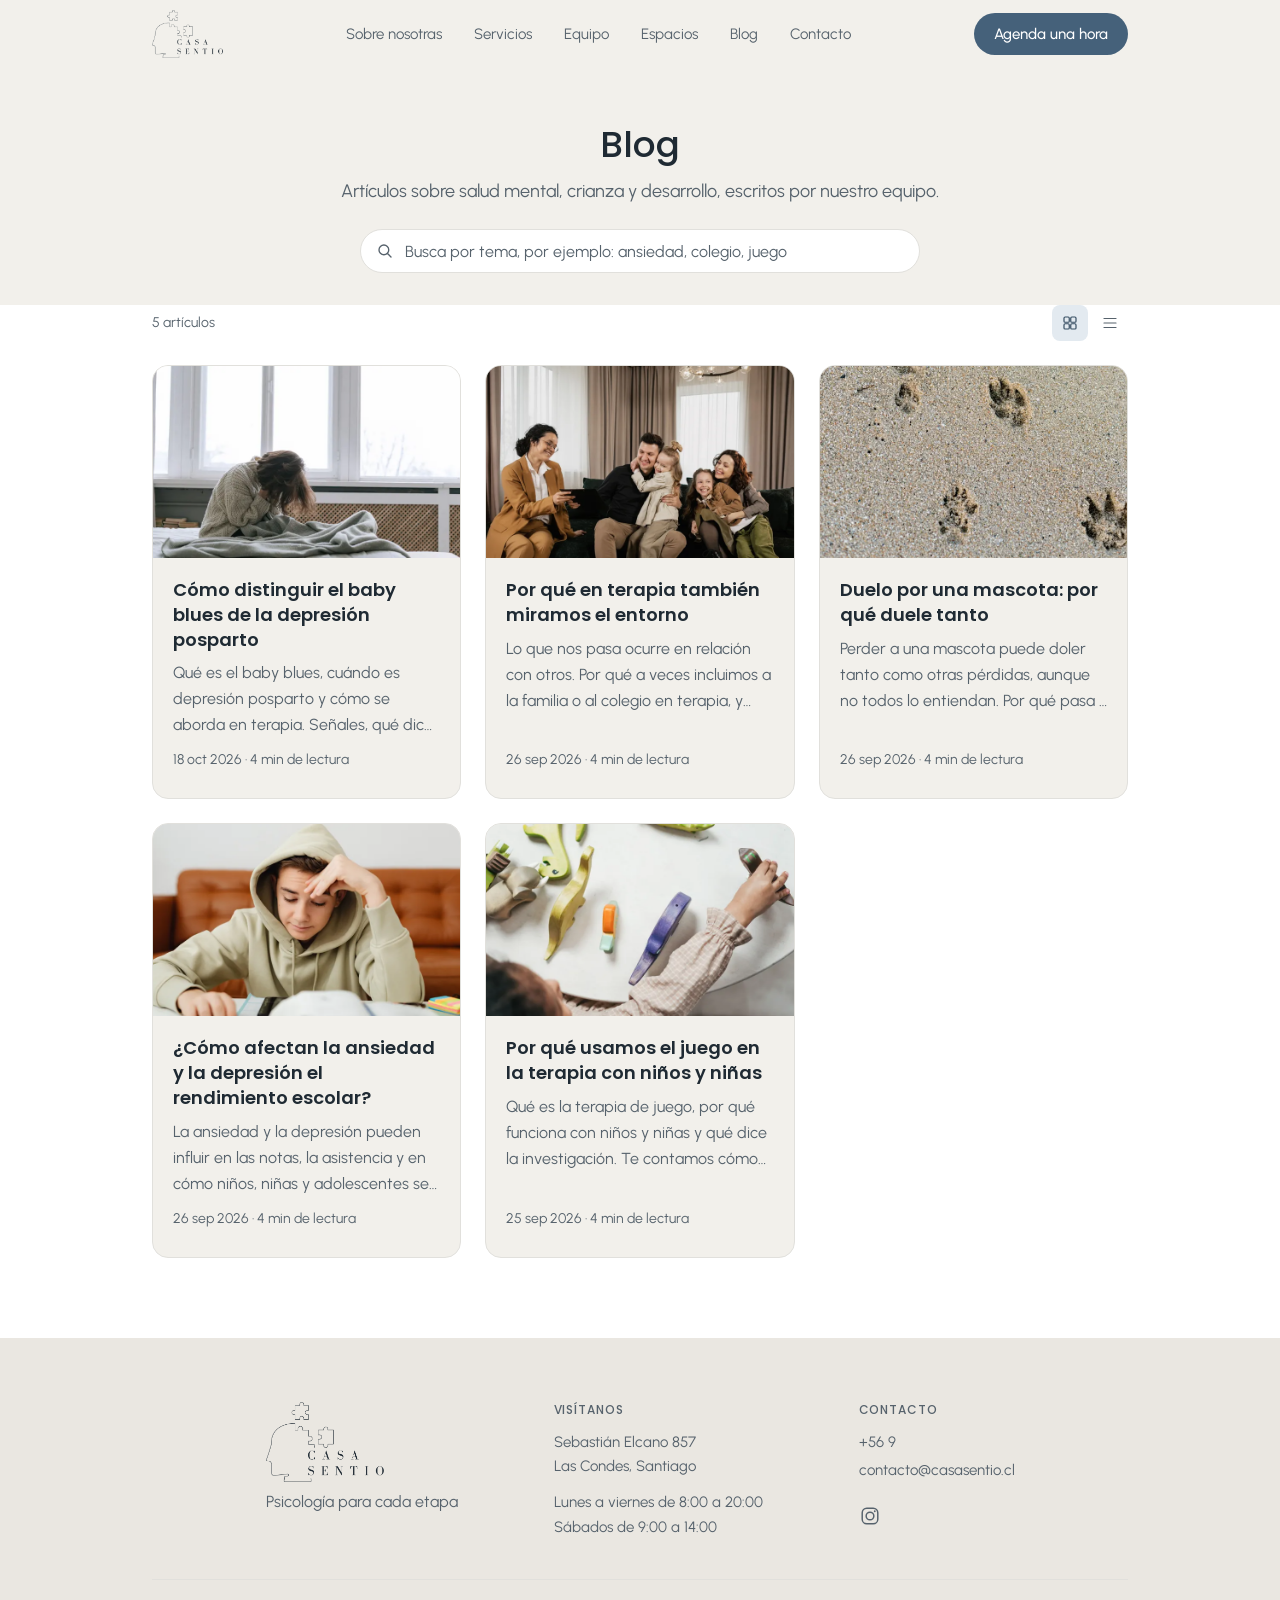
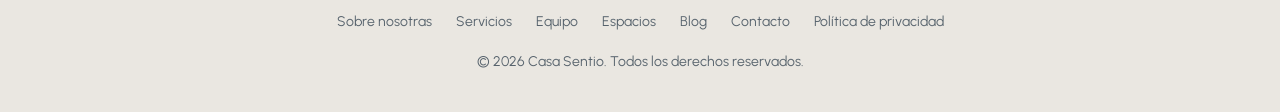
==== commit 4d336234: "Publica el sitio" ====
--- a/blog/index.html
+++ b/blog/index.html
@@ -31,9 +31,9 @@
       href="https://fonts.googleapis.com/css2?family=Poppins:wght@400;500;600&family=Urbanist:wght@400;500;600;700&display=swap"
       rel="stylesheet"
     />
-    <script type="module" crossorigin src="/assets/blog-DykZ_hJz.js"></script>
+    <script type="module" crossorigin src="/assets/blog--gTRDe4O.js"></script>
     <link rel="modulepreload" crossorigin href="/assets/MobileActionBar-gNaIiqd7.js">
-    <link rel="modulepreload" crossorigin href="/assets/posts-AUfyGdtr.js">
+    <link rel="modulepreload" crossorigin href="/assets/posts-B3m8J8c7.js">
     <link rel="stylesheet" crossorigin href="/assets/MobileActionBar-HHieC9aH.css">
   
     <link rel="icon" href="/favicon.svg" type="image/svg+xml">
